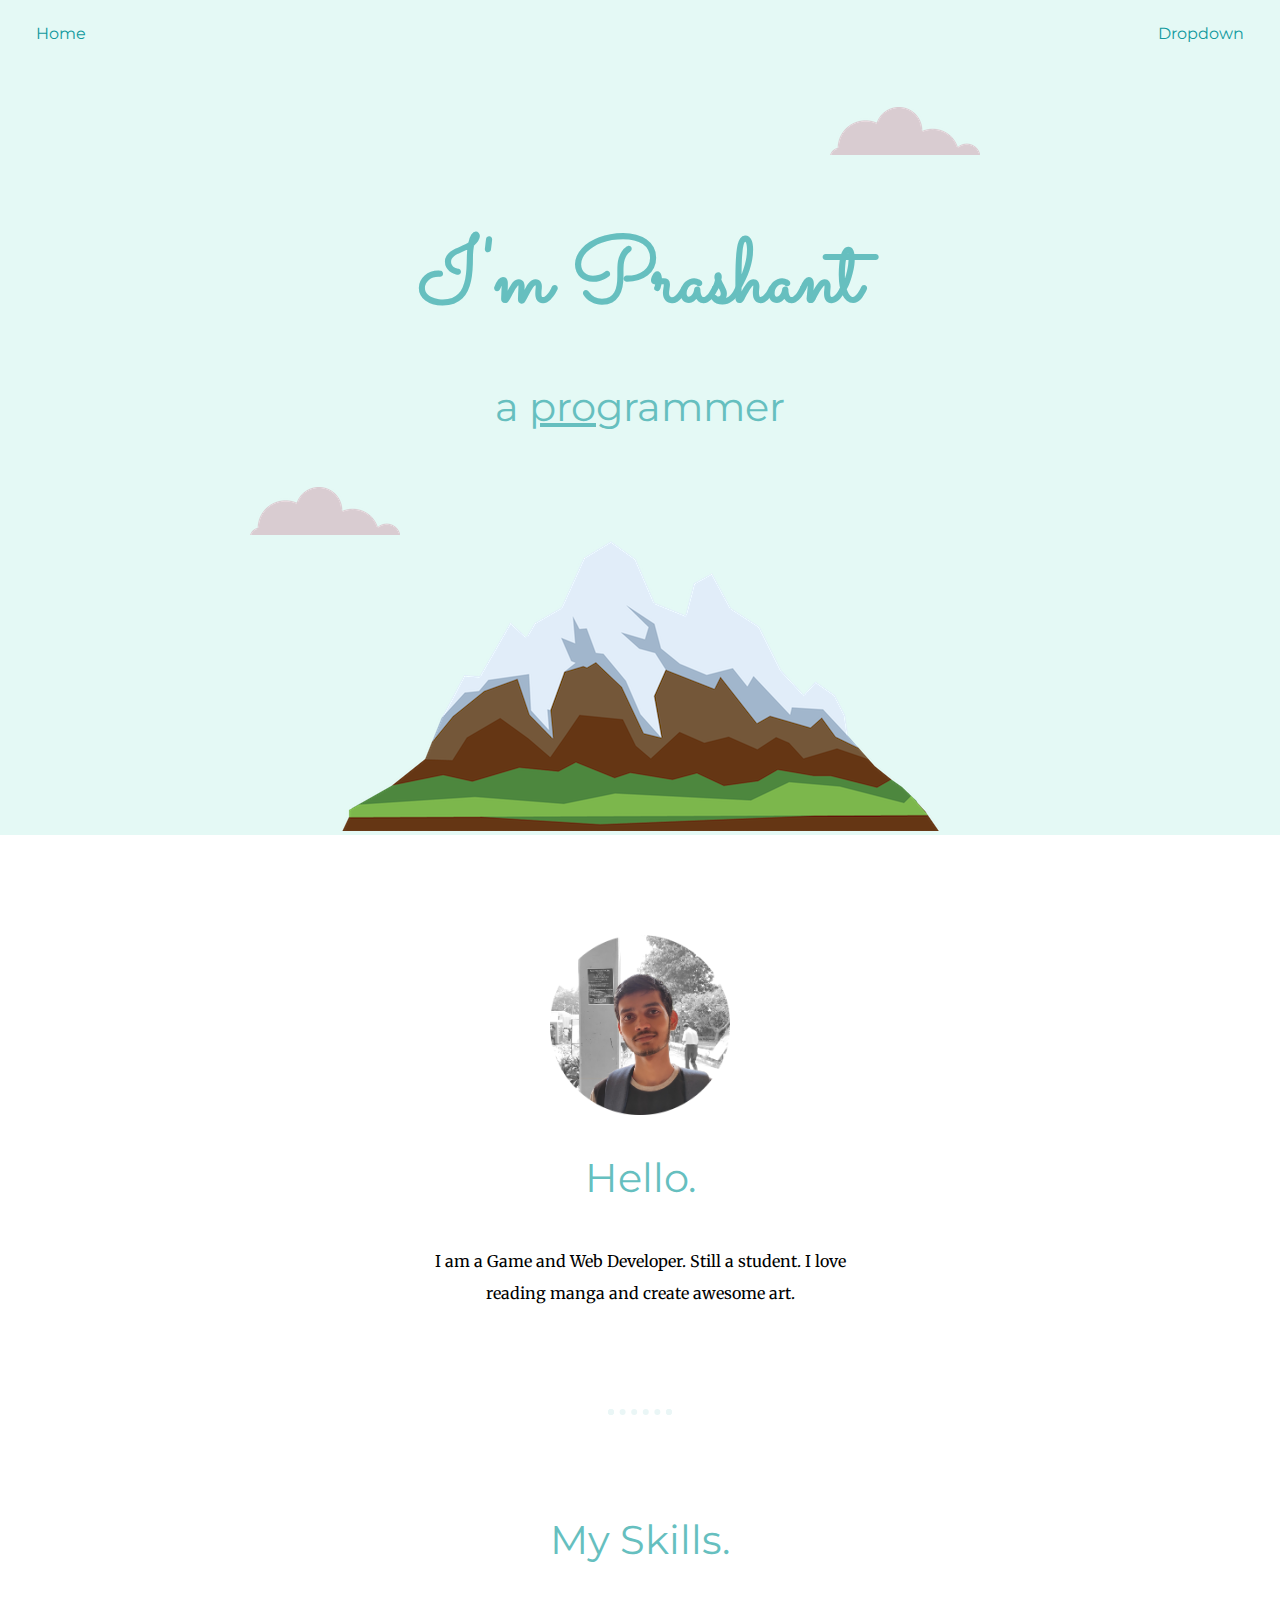
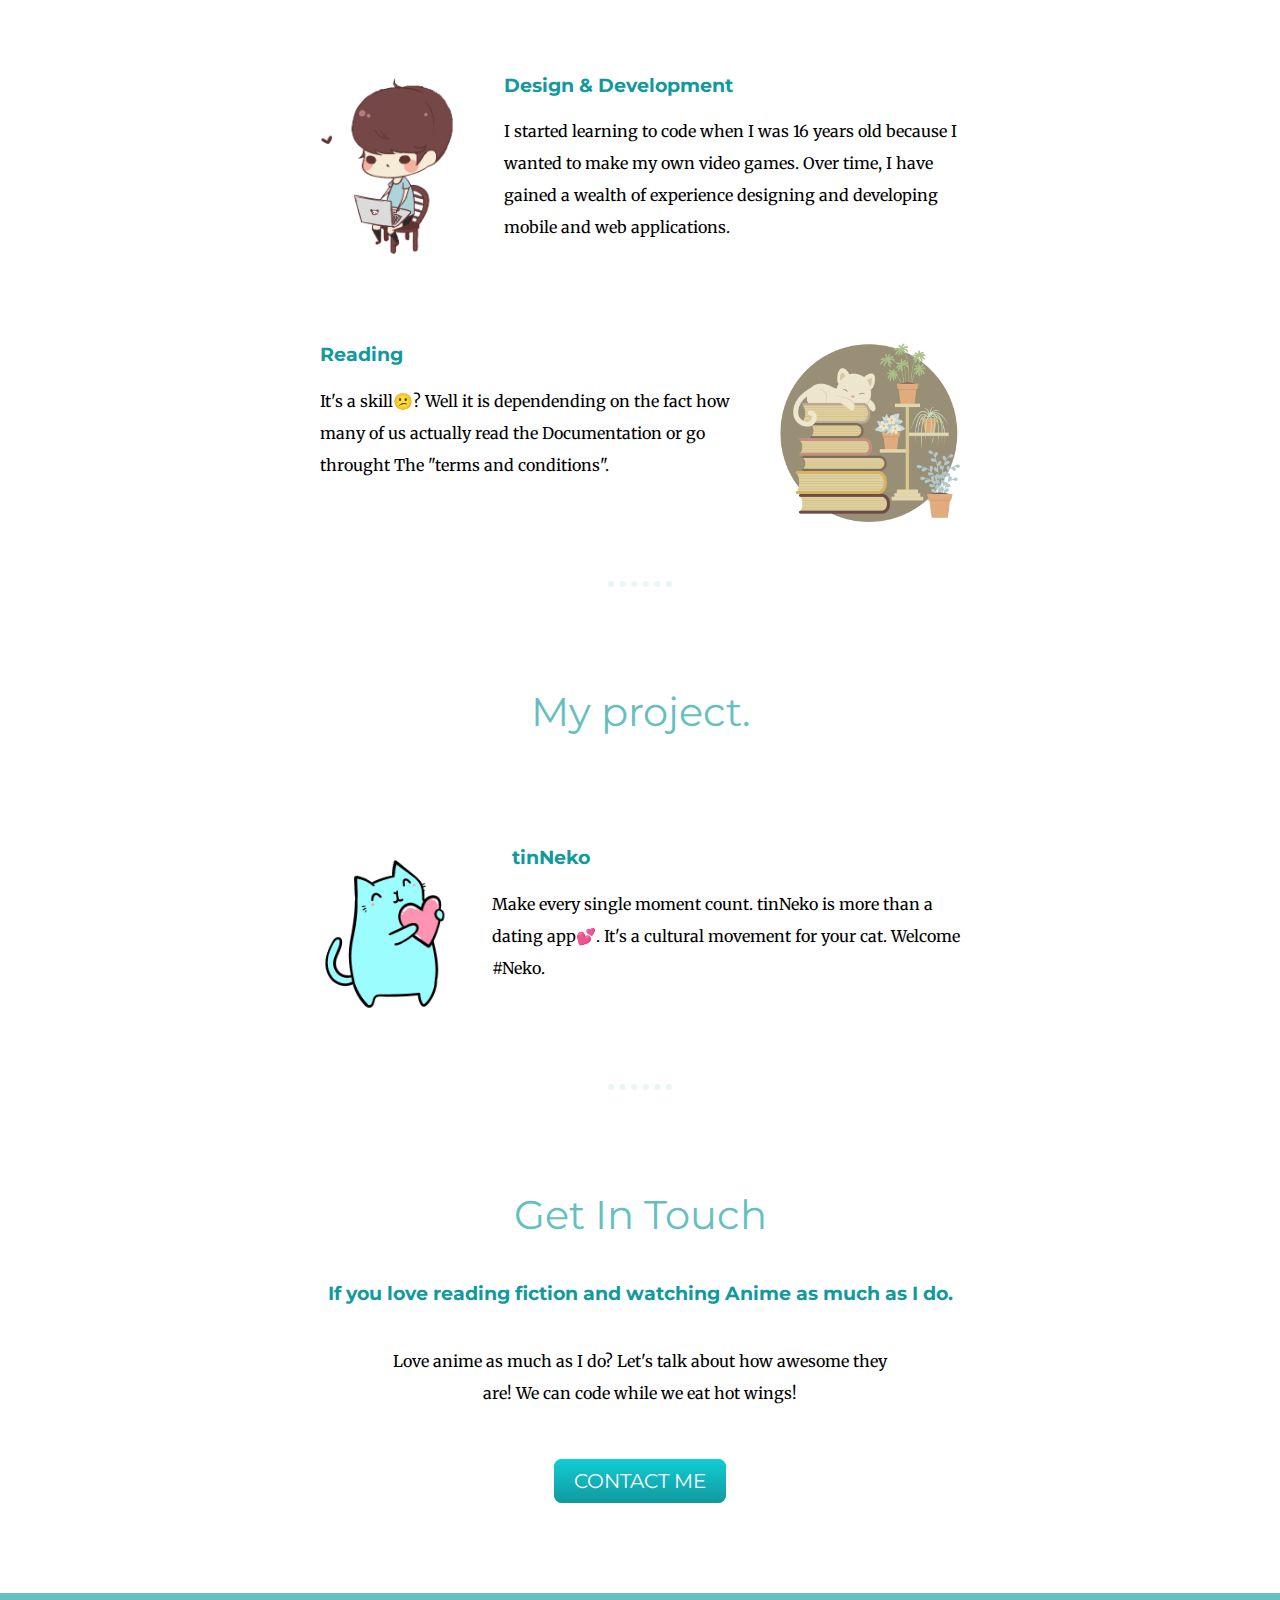
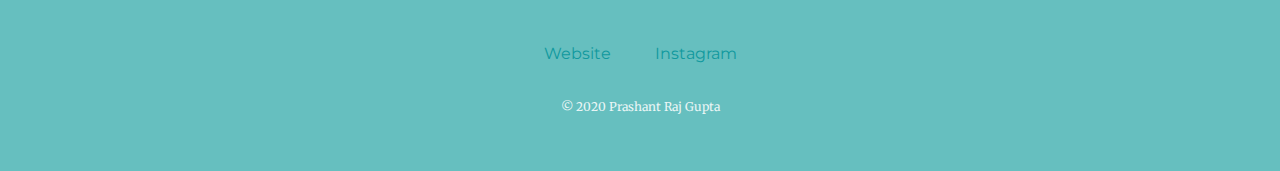
==== index.html @ d434face "Add files via upload" ====
<!DOCTYPE html>
<html lang="en" dir="ltr">
  <head>
    <meta charset="utf-8">
      <meta name="author" content="Prashant">
      <meta name="description" content="Prasant is a game and web developer who started his journey to become a dev at the age of sweeth sixteen.">
    <title>Prashant Raj Gupta</title>
    <link rel="stylesheet" href="css/master.css">
    <link href="https://fonts.googleapis.com/css?family=Merriweather|Montserrat|Sacramento|Ubuntu" rel="stylesheet">
    <link rel="icon" href="assets/favicon.ico">
  </head>
  <body>
    <ul>
    <li><a href="#home">Home</a></li>

    <li class="dropdown">
      <a href="javascript:void(0)" class="dropbtn">Dropdown</a>
      <div class="dropdown-content">
        <a href="#aboutme">About me</a>
        <a href="#myskill">Skills</a>
        <a href="#project">Projects</a>
      </div>
    </li>
  </ul>

    <div class="top">
      <img class="cloud1"src="assets/img/cloud.png" alt="cloud">
      <div class="title-text">
        <h1>I'm Prashant</h1>
        <h2>a <span class="pro">pro</span>grammer</h2>
      </div>
      <img class="cloud2" src="assets/img/cloud.png" alt="cloud">
      <img class="mountain" src="assets/img/mountain.png " alt="mountain">
  </div>
    <div class="middle">
      <div  class="profile" id="aboutme">
        <img src="assets/img/prashantphoto.png" width="180" alt="prashant-profile-img">
        <h2>Hello.</h2>
        <p class="intro">I am a Game and Web Developer. Still a student. I love reading manga and create awesome art.</p>
      </div>
      <hr>
      <div  class="skills" id="myskill">
        <h2>My Skills.</h2>
        <div class="skill-row">
          <img class="chibi" src="assets/img/computer.png" alt="nerdchibi">

          <h3>Design & Development</h3>
          <p>I started learning to code when I was 16 years old because I wanted to make my own video games. Over time, I have gained a wealth of experience designing and developing mobile and web applications.</p>

        </div>
        <div class="skill-row">
          <img class="Books" src="assets/img/books.png" alt="Books">
          <h3>Reading</h3>
          <p>It's a skill😕? Well it is dependending on the fact how many of us actually read the Documentation or go throught The "terms and conditions".</p>

        </div>
      </div>
      <hr>
      <h2 id="project">My project.</h2>

      <div class="skill-row">
        <img class="chibi" src="assets/img/cat_heart.png" alt="love-neko">
        <h3><a href="neko/tinNeko.html" class="refer">tinNeko</a></h3>
        <p>Make every single moment count. tinNeko is more than a dating app💕. It's a cultural movement for your cat. Welcome #Neko.</p>

      </div>

      <hr>

      <div class="contact-me">
        <h2>Get In Touch</h2>
        <h3>If you love reading fiction and watching Anime as much as I do.</h3>
        <p class="contact-message">Love anime as much as I do? Let's talk about how awesome they are! We can code while we eat hot wings!</p>
        <a class="btn" href="mailto:fake@mail.com">CONTACT ME</a>
      </div>
    </div>


    <div class="bottom">
      <a class="footer-link" href="https://whatam-i.github.io/cv/">Website</a>
      <a class="footer-link" href="">Instagram</a>
      <p class="copyright">© 2020 Prashant Raj Gupta</p>
    </div>
  </body>
</html>
---- css/master.css ----
/************************************************* Tag Selectors****************************/
body{
  background-color: white;
  margin: 0;
  text-align: center;
  font-family: 'Merriweather', serif;
}
h1{
  color: #66BFBF;
  font-size: 5.625rem;
  margin: 50px auto 0 auto;
  font-family: 'Sacramento', cursive;
}
h2 {
  color: #66BFBF;
  font-family: 'Montserrat', sans-serif;
  font-size: 2.5rem;
  font-weight: normal;
  padding-bottom: 10px;
}

h3 {
  color: #11999E;
  font-family: 'Montserrat', sans-serif;
}
p{
  line-height: 2;
}

hr {
  border: dotted #EAF6F6 6px;
  border-bottom: none;
  width: 4%;
  margin: 100px auto;
}

a{
  color: #11999E;
  font-family: 'Montserrat', sans-serif;
  margin: 10px 20px;
  text-decoration: none;
}

a:hover {
  color: #EAF6F6;
}
/************************************************* Class Selectors****************************/
.mountain{
  align-self: center;
  }
  .top{
  background-color: #E4F9F5;
  position: relative;
  padding-top: 100px;

}
.middle{
  margin: 100px 0;

}
.skill-row {
  width: 50%;
  margin: 100px auto 100px auto;
  text-align: left;
}
.bottom{
  background-color: #66BFBF;
  padding: 50px 0 20px;
}
.chibi{
  height: 180px;
  float: left;
  margin-right: 30px;
}
.Books{
  width: 180px;
  float: right;
  margin-left: 30px;
}
.intro {
  width: 35%;
  margin: auto;
}

.refer{
color: #11999E;
}
.refer:hover{
  color: #11cdd4;

}
.contact-message {
  width: 40%;
  margin: 40px auto 60px;
}

.copyright {
  color: #EAF6F6;
  font-size: 0.75rem;
  padding: 20px 0;
}
.cloud1{
  position: absolute;
  right: 300px;
  top: 40px;
}
.cloud2{
  position: absolute;
  left: 250px;
  bottom:300px;
}
.pro{
text-decoration: underline;
}


.colored-section {
  background-color: #E4F9F5;
  color: #11cdd4;
}

.btn {
  background: #11cdd4;
  background-image: -webkit-linear-gradient(top, #11cdd4, #11999e);
  background-image: -moz-linear-gradient(top, #11cdd4, #11999e);
  background-image: -ms-linear-gradient(top, #11cdd4, #11999e);
  background-image: -o-linear-gradient(top, #11cdd4, #11999e);
  background-image: linear-gradient(to bottom, #11cdd4, #11999e);
  -webkit-border-radius: 8;
  -moz-border-radius: 8;
  border-radius: 8px;
  font-family: 'Montserrat', sans-serif;
  color: #ffffff;
  font-size: 20px;
  padding: 10px 20px 10px 20px;
  text-decoration: none;
}

.btn:hover {
  background: #30e3cb;
  background-image: -webkit-linear-gradient(top, #30e3cb, #2bc4ad);
  background-image: -moz-linear-gradient(top, #30e3cb, #2bc4ad);
  background-image: -ms-linear-gradient(top, #30e3cb, #2bc4ad);
  background-image: -o-linear-gradient(top, #30e3cb, #2bc4ad);
  background-image: linear-gradient(to bottom, #30e3cb, #2bc4ad);
  text-decoration: none;
}
/*****************navigation bar**************/
ul {
  list-style-type: none;
  margin: 0;
  padding: 0;
  overflow: hidden;
  background-color:  #E4F9F5;
  text-align: right;
}

li {
  float: left;
}

li a, .dropbtn {
  display: inline-block;
  color: #11999E;
  text-align: center;
  padding: 14px 16px;
  text-decoration: none;
}

li a:hover, .dropdown:hover .dropbtn {
  background-color: #66BFBF;
}

li.dropdown {
  display: inline-block;
  float:right;
}

.dropdown-content {
  display: none;
  position: absolute;
  background-color: #f9f9f9;
  min-width: 160px;
  box-shadow: 0px 8px 16px 0px rgba(0,0,0,0.2);
  z-index: 1;
}

.dropdown-content a {
  color: black;
  padding: 12px 16px;
  text-decoration: none;
  display: block;
  text-align: left;
}

.dropdown-content a:hover {background-color: #66BFBF;}

.dropdown:hover .dropdown-content {
  display: block;
}
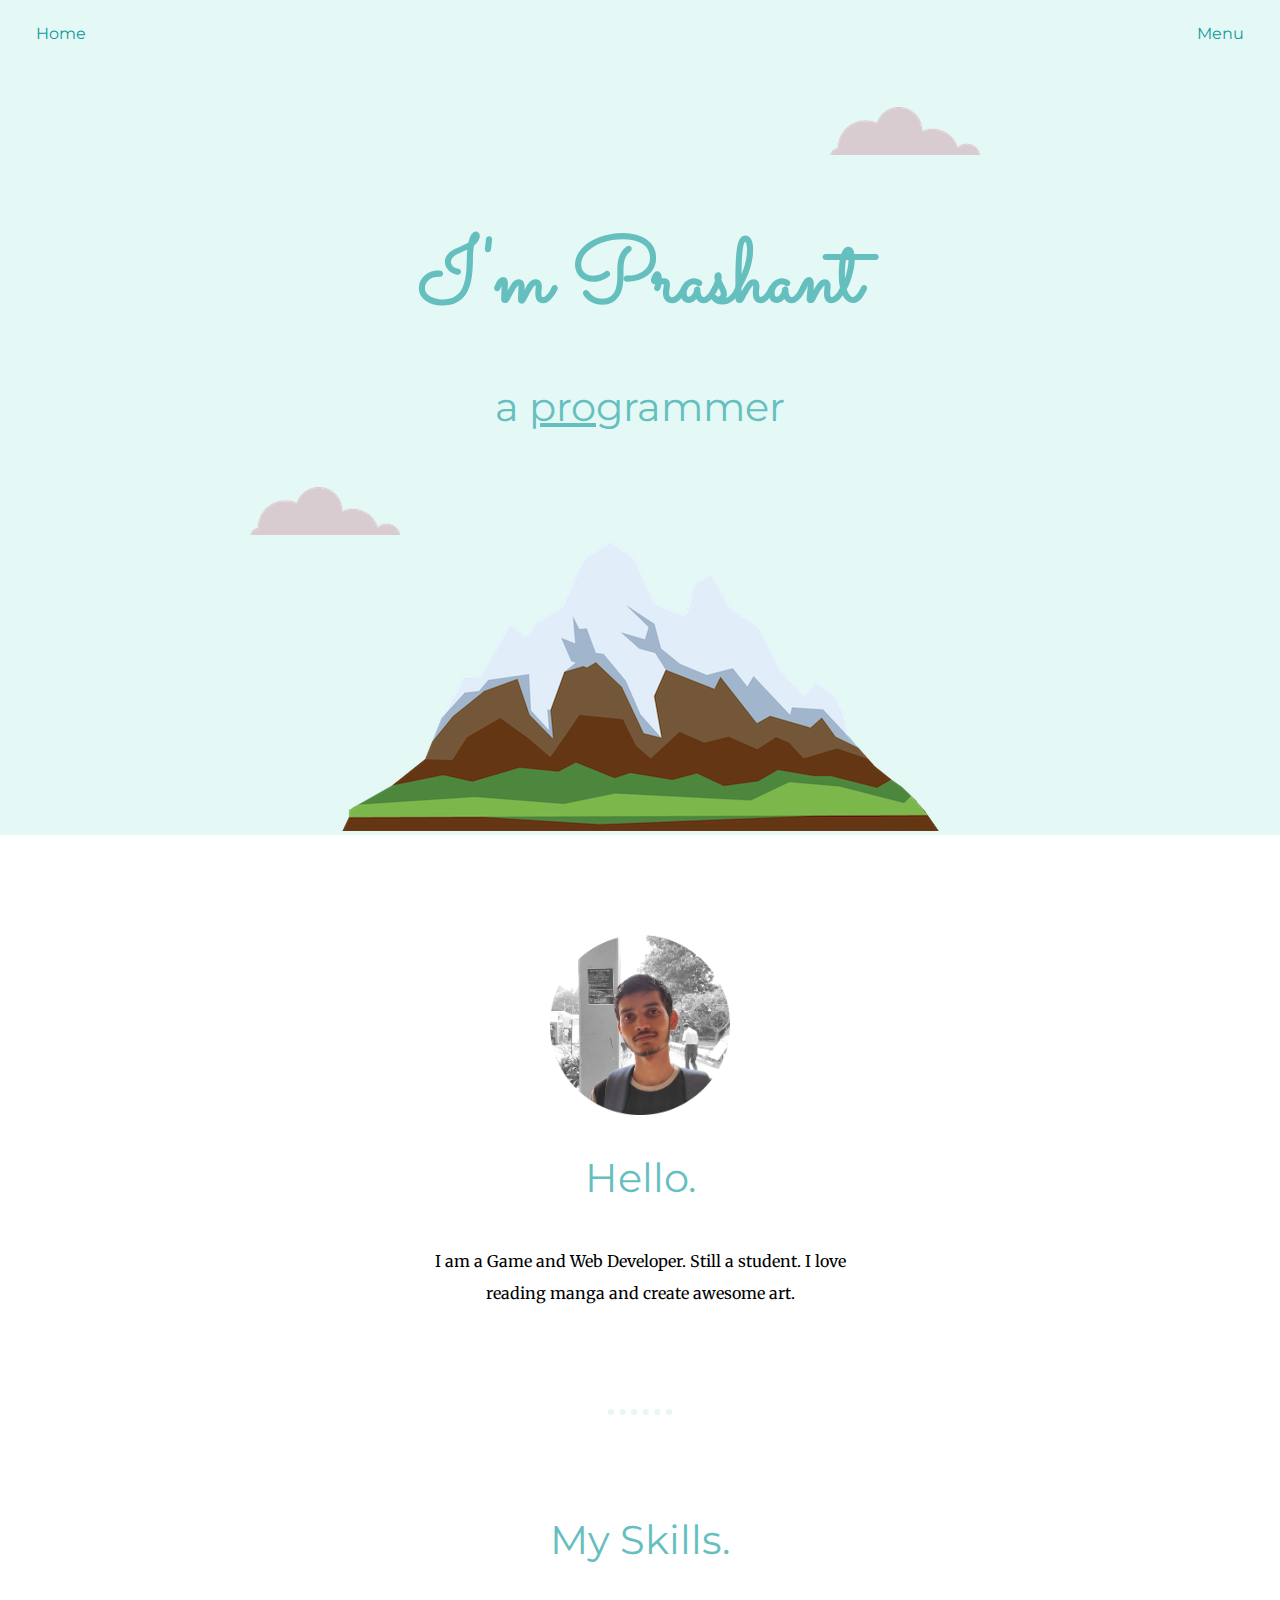
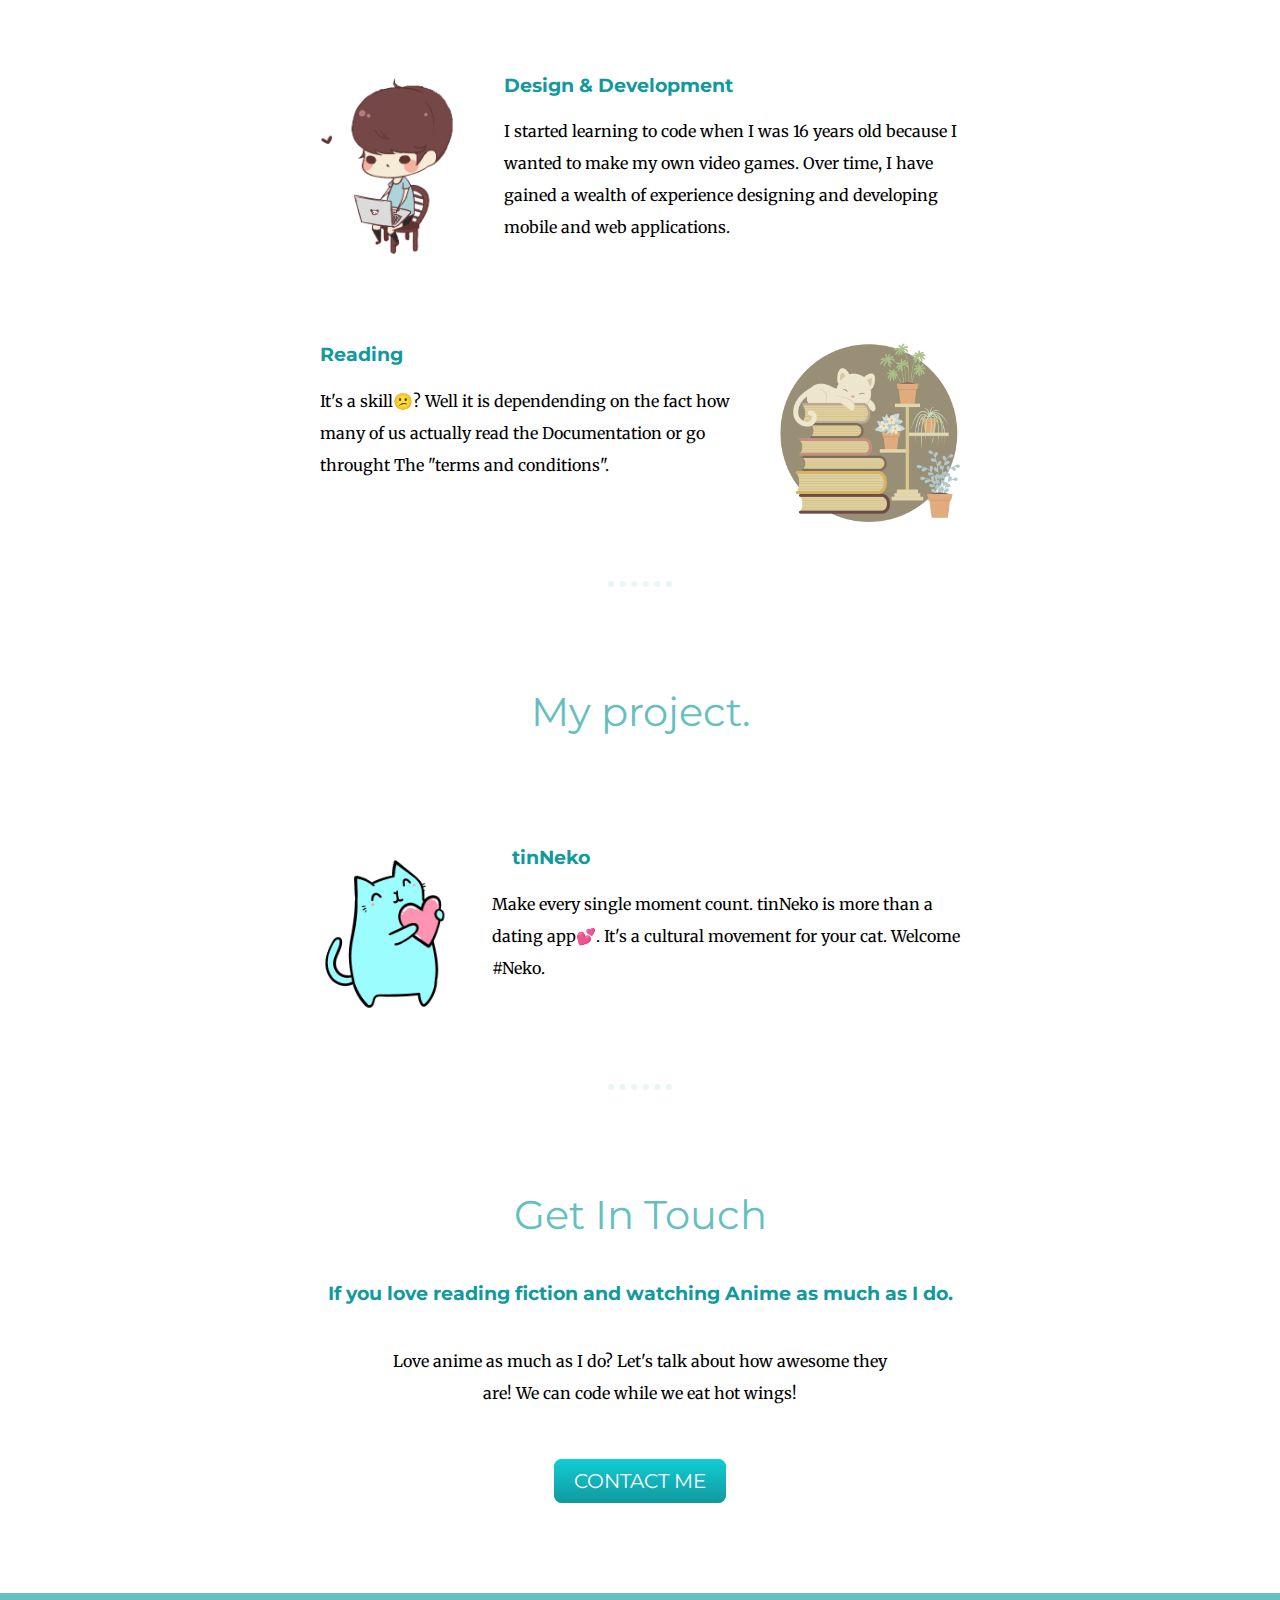
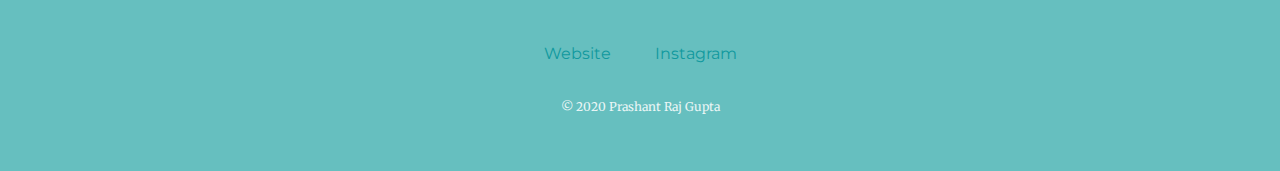
==== commit 2024d0d7: "Update index.html" ====
--- a/index.html
+++ b/index.html
@@ -14,7 +14,7 @@
     <li><a href="#home">Home</a></li>
 
     <li class="dropdown">
-      <a href="javascript:void(0)" class="dropbtn">Dropdown</a>
+      <a href="javascript:void(0)" class="dropbtn">Menu</a>
       <div class="dropdown-content">
         <a href="#aboutme">About me</a>
         <a href="#myskill">Skills</a>
